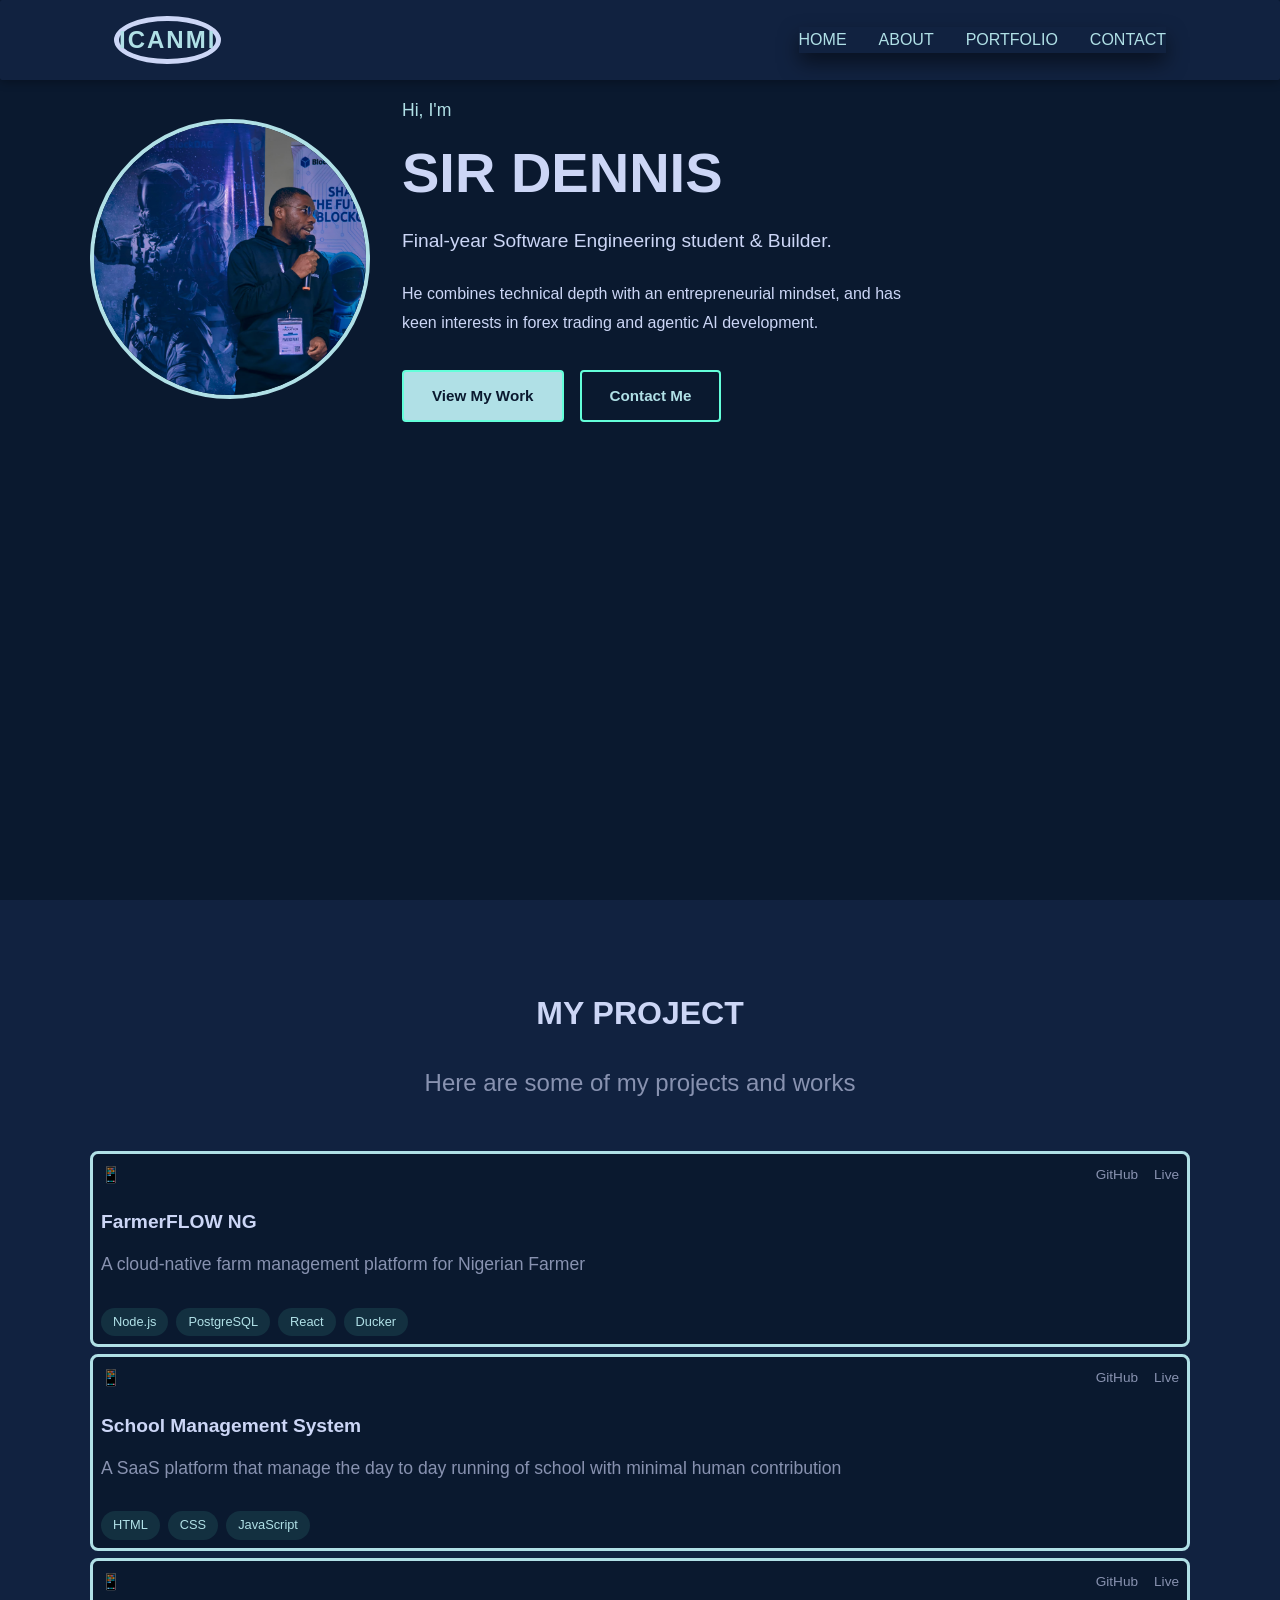
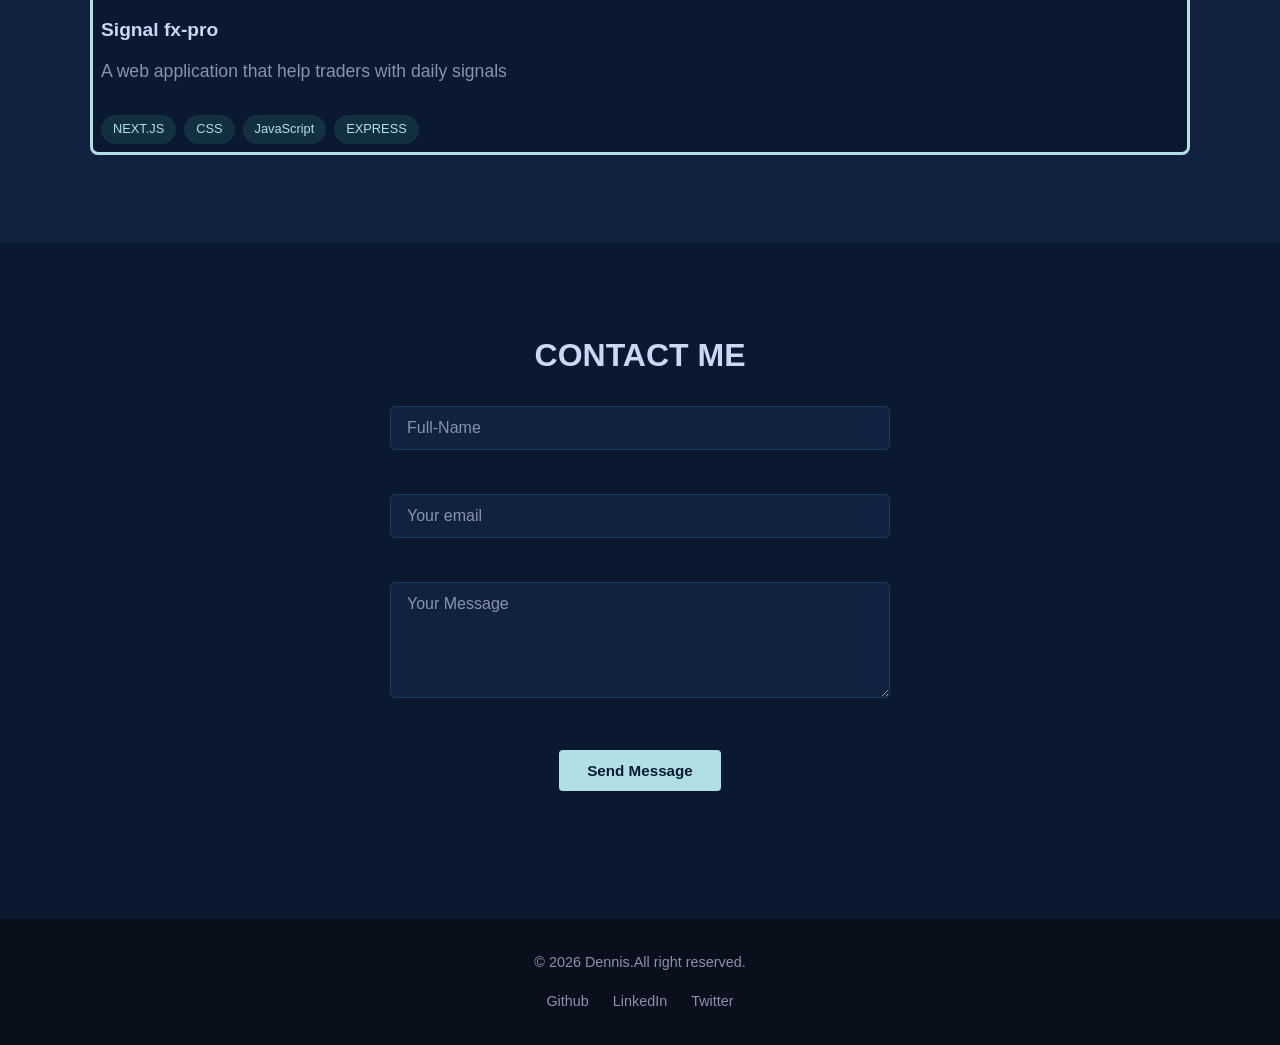
==== index.html @ feaef044 "index modified" ====
<!DOCTYPE html>
<html lang="en">
<head>
    <meta charset="UTF-8">
    <meta name="viewport" content="width=device-width, initial-scale=1.0">
    <title>PORTFOLIO</title>
    <link rel="stylesheet" href="portfolio.css"/>
</head>
<body>
    <header>
        <nav>
            <div class="logo">ICANMI</div>
            <div class="hamburg">
                <span></span>
                <span></span>
                <span></span>
            </div>
                <ul class="nav-link">
                    <li><a href="#about">HOME</a></li>
                    <li><a href="#about">ABOUT</a></li>
                    <li><a href="#portfolio">PORTFOLIO</a></li>
                    <li><a href="#contact">CONTACT</a></li>
                </ul>
        </nav>
    </header>
    <!--About/HERO Section-->
    <section id="about">
        <div class="about-container">
            <div class="about-image">
        <img src="stage.jpg" alt="personal photo"/>
        </div>
        <div class="about-text">
            <p class="greeting">Hi, I'm</p>
        <h1>SIR DENNIS</h1>
        <h2 class="subtitle">Final-year Software Engineering student & Builder.</h2>
         <p class="bio">He combines technical depth with an entrepreneurial mindset, and has keen interests in forex trading and agentic AI development.</p>
        <div class="about-button">
            <a href="#portfolio" class="btn btn-primary">View My Work</a>
            <a href="#contact" class="btn btn-secondary">Contact Me</a>
        </div>
        </div>
    </section>
    <!--Portfolio section-->
    <section id="portfolio">
        <div class="section-container">
            <div class="section-header">
                <h2>MY PROJECT</h2>
                <p>Here are some of my projects and works</p>
            </div>
            <div class="project-grid">
                <article class="project-card">
                    <div class="card-header">
                        <span class="card-icon">📱</span>
                        <div class="card-links">
                             <a href="#" class="card-link">GitHub</a>
                            <a href="#" class="card-link">Live</a>
                        </div>
                        </div>
                    <h3>FarmerFLOW NG</h3>
                    <p>A cloud-native farm management platform for Nigerian Farmer</p>
                    <div class="card-tags">
                        <span class="tag">Node.js</span>
                        <span class="tag">PostgreSQL</span>
                        <span class="tag">React</span>
                        <span class="tag">Ducker</span>
                    </div>
                </article>
               
                <article class="project-card">
                    <div class="card-header">
                        <span class="card-icon">📱</span>
                        <div class="card-links">
                             <a href="#" class="card-link">GitHub</a>
                            <a href="#" class="card-link">Live</a>
                        </div>
                        </div>
                    <h3>School Management System</h3>
                    <p>A SaaS platform that manage the day to day running of school with minimal human contribution</p>
                    <div class="card-tags">
                        <span class="tag">HTML</span>
                        <span class="tag">CSS</span>
                        <span class="tag">JavaScript</span>
                    </div>
                </article>
                <article class="project-card">
                    <div class="card-header">
                        <span class="card-icon">📱</span>
                        <div class="card-links">
                             <a href="https://github.com/Icanmi/OUFXACADEMY" class="card-link">GitHub</a>
                            <a href="#" class="card-link">Live</a>
                        </div>
                        </div>
                    <h3>Signal fx-pro</h3>
                    <p>A web application that help traders with daily signals</p>
                    <div class="card-tags">
                        <span class="tag">NEXT.JS</span>
                        <span class="tag">CSS</span>
                        <span class="tag">JavaScript</span>
                        <span class="tag">EXPRESS</span>
                    </div>
                </article>
                </div>
                </div>
            </section>
    <!--contact section-->
    <section id="contact">
        <div class="section-container">
            <div class="section-header">
                <h2>CONTACT ME</h2>
                <form class="contact-form" action="https://api.web3forms.com/submit" method="post">
                     <input type="hidden" name="access_key" value="3df83bcd-ab4e-4d0a-971e-c219b2978a58">
    <div class="form-group">
        <input name="name" id="name" type="text" placeholder="Full-Name">
        <span class="error-message" id="name-error"></span>
    </div>
    <div class="form-group">
        <input name="email" type="email" id="email" placeholder="Your email">
        <span class="error-message" id="email-error"></span>
    </div>
    <div class="form-group">
        <textarea name="message" id="message" placeholder="Your Message" rows="5"></textarea>
        <span class="error-message" id="message-error"></span>
    </div>
    <button name="submit" id="submit" type="submit" class="btn btn-primary">Send Message</button>
</form>

            </div>
        </div>

    </section>
    <!--footer -->
    <footer>
        <div class="footer-content">
        <p>&copy; 2026 Dennis.All right reserved.</p>
        <div class="footer-socials">
            <a href="https://github.com/Icanmi" target="_blank">Github</a>
             <a href="#" target="_blank">LinkedIn</a>
              <a href="#" target="_blank">Twitter</a>



        </div>
        </div>
    </footer>
    <!--JavaScript file link-->
    <script src="portfolio.js"></script>
    
</body>
</html>
---- portfolio.css ----
/* ===Reset & Base styles=====*/
*{
    margin: 0;
    padding: 0;
    box-sizing: border-box;

}
html{
    scroll-behavior: smooth;
}
/*========Design Tokens====*/
:root{
    --color-bg: #0a192f;
    --color-text: #ccd6f6;
    --color-muted: #8892b0;
    --color-accent: powderblue;
}

body{
    font-family: 'Segoe UI', 'Segoe UI', Tahoma, Geneva, Verdana, sans-serif;
    font-size: 16px;
    color: #333333;
    line-height: 1.6;
    background-color: #ffffff;
}
/*========header====*/
header{
    position: fixed;
    top: 0;
    left: 0;
    width: 100%;
    background-color: #112240;
    z-index: 1000;
    box-shadow: 0 2px 10px rgb(0,0,0,0.3);
    border-radius: 2px;
}
/*=====LOGO=======*/
.logo{
    font-size: 1.5rem;
    font-weight: 700;
    color: var(--color-accent);
    letter-spacing : 2px;
    cursor: pointer;
    border: 5px solid var(--color-text);
    border-radius: 50%;
}
.logo:hover{
    color: white;
}
.hamburg{
    display: flex;
    flex-direction: column;
    gap: 5px;
    cursor: pointer;
    z-index: 1001;
    padding:4px
}
.hamburg span{
    display: block;
    width: 25px;
    height: 3px;
    background-color: var(--color-accent);
    border-radius: 3px;
    transition: all 0.3s ease;
}
/* ========Hamburger animation*/
.hamburg.open span:nth-child(1){
    transform: translateY(8px) rotate(45deg);
}
.hamburg.open span:nth-child(2){
    opacity: 0;
}
.hamburg.open span:nth-child(3){
    transform: translateY(-8px) rotate(-45deg);
};
nav{
    display: flex;
    justify-content: space-between;
    align-items: center;
    padding: 1rem 1.5rem;
    max-width: 1100px;
    margin: 0 auto;
    position: relative;
}
/*=====nav-link===*/
.nav-link{
    display: none;
    flex-direction: column;
    position: absolute;
    width: 100%;
    top: 100%;
    left: 100;
    background-color: var(--color-bg);
    padding: 1rem 0;
    list-style: none;
    box-shadow: 0 10px 20px rgb(0,0,0,0.5);
}
.nav-link.active{
    display: flex;
}
.nav-link li{
    text-align:center;
    padding: 0.75rem 0;
}
.nav-link li a{
    color: var(--color-accent);
    font-size: 1rem;
    transition: color 0.7s ease;
}
.nav-link li a:hover{
    color: var(--color-muted);
}
/* =======hamburger====*/

/*===Desktop nav- screen===*/
@media(min-width:768px){
    .hamburg{
        display: none;
    }
    .nav-link{
        display: flex;
        flex-direction: row;
        position: static;
        width: auto;
        background: none;
        padding: 0;
        gap:2rem;
    }
    .nav-link li{
        padding:0;
    }
}
/*=====nav is the parent container==*/
nav{
    display: flex;
    justify-content: space-between;
    align-items: center;
    padding: 1rem 1.5rem;
    max-width: 1100px;
    margin: 0 auto;
}
/*=========About section======*/
#about{
    padding-top: 6rem;
    padding-bottom: 4rem;
    padding-left: 1.5rem;
    padding-right: 1.5rem;
    background-color: #0a192f;
    min-height: 100vh;

}
/* container - stack vertically on mobile */
.about-container{
    display: flex;
    flex-direction: column;
    align-items: center;
    gap: 2rem;
    max-width: 1100px;
    margin: 0 auto;
}
/*======Profile photo======*/
.about-image{
    width: 200px;
    height: 200px;
    border-radius: 50%;
    overflow: hidden;
    border: 4px solid powderblue;
    flex-shrink: 0;
}
.about-image img{
    width: 100%;
    height: 100%;
    object-fit: cover;
}
.about-text{
    text-align: center;
}
.greeting{
    color: powderblue;
    font-size: 1.1rem;
    margin-bottom: 0.25rem;
}
.about-text h1{
    font-size: 2.5rem;
    color: #ccd6f6;
    margin-bottom: 0.5rem;
}
.subtitle{
    color: var(--color-text);
    font-size: 1.2rem;
    font-weight: 400;
    margin-bottom: 1.5rem;
}
.bio{
    color: var(--color-text);
    font-size: 1rem;
    line-height: 1.8;
    max-width: 500px;
    margin: 0 auto 2rem auto;
}
.about-button{
    display: flex;
    gap: 1rem;
    justify-content: center;
    flex-wrap: wrap;
}
.btn{
    padding: 0.75rem 1.75rem;
    border-radius: 4px;
    font-size: 0.95rem;
    font-weight: 600;
    cursor: pointer;
    transition: all 0.3s ease;
    display: inline-block;
}
.btn-primary{
    background-color: powderblue;
    color: #0a192f;
    border: 2px solid #64ffda;
}
.btn-primary:hover{
    background-color:transparent;
    color: #64ffda;

}
.btn-secondary{
    background-color: transparent;
    color: powderblue;
    border: 2px solid #64ffda;
}
.btn-secondary:hover{
    background-color: powderblue;
    color: #0a192f;
}
/*======Desktop about====*/
@media(min-width:768px){
    .about-container{
        flex-direction: row;
        align-items: center;
        text-align: left;
    }
    .about-text{
        text-align: left;
    }
    .about-text h1{
        font-size: 3.5rem;
    }
    .bio{
        margin: 0 0 2rem 0;
    }
    .about-button{
        justify-content: flex-start;
    }
    .about-image{
        width: 280px;
        height: 280px;
    }
}
/*======Topography ======*/
h1{
    font-size: 2.5rem;
    font-weight: 700;
    color: #0a192f;
}
h2{
    font-size: 2rem;
    font-weight: 600;
    color: whitesmoke;
}
p{
    font-size: 1rem;
    color: whitesmoke;
    margin-bottom: 1rem;
}
a{
    text-decoration: none;
    color: #64ffda;
}
/*======sections===*/
section{
    padding: 4rem 1.5rem;
}
/*=====Reusable section  container====*/
.section-container{
    max-width: 1100px;
    margin: 0 auto;
}
/*======Reusable section header====*/
.section-header{
    text-align: center;
    margin-bottom: 3rem;
}
.section-header h2{
    font-size: 2rem;
    color: var(--color-text);
    margin-top: 0.5rem;
    margin-bottom: 25PX;
}
.section-header p{
    color: var(--color-muted);
    font-size: 1.5rem;
}
/*=========portfolio section=====*/
#portfolio{
    background-color: #112240;
    padding: 5rem 1.5rem;
}
/*=========Grid=======*/
.portfolio-grid{
    display: grid;
    grid-template-columns: repeat(auto-fit, minmax(280px,1fr));
    gap: 1.5rem;
}
/*=========Project card=======*/
.project-card{
    background-color: var(--color-bg);
    border-radius: 8px;
    padding: 0.5rem;
    border: 3px solid var(--color-accent);
    transition: transform 0.3s ease, box-shadow 0.3s ease;
    display: flex;
    flex-direction: column;
    gap: 0.75rem;
    margin-bottom: 7px;
}
.project-card:hover{
    transform: translateY(-6px);
    box-shadow: 0 10px 30px rgb(0,0,0,0.3);
}
/*=======card header=======*/
.card-header{
    display: flex;
    justify-content: space-between;
    align-items: center;
    margin-bottom: 0.5rem;
}
.card-icon{
    font-family: 2rem;
}
.card-links{
    display: flex;
    gap: 1rem;
}
.card-link{
    color: var(--color-muted);
    font-size: 0.85rem;
    transition: color 0.3s ease;
}
.card-link:hover{
    color: var(--color-accent);
}
/*=======card content=====*/
.project-card h3{
    color: var(--color-text);
    font-size: 1.2rem;
}
.project-card p{
    color: var(--color-muted);
    font-size: 1.1rem;
    line-height: 1.7;
    flex-grow: 1;
}
/*=======Tech tag=======*/
.card-tags{
    display: flex;
    flex-wrap: wrap;
    gap:0.5rem;
    margin-top: auto;
}
.tag{
    background-color: rgb(100, 255,218, 0.1);
    color: var(--color-accent);
    padding: 0.25rem 0.75rem;
    border-radius: 20px;
    font-size: 0.8rem;
    font-weight: 500;
}
/*======contact form=======*/
#contact{
    background-color: var(--color-bg);
    padding: 5rem 1.5rem;
}
/*=======Form======*/
.contact-form{
    max-width:500px;
    margin: 0 auto;
    display: flex;
    flex-direction: column;
    gap:1.25rem;
}
.form-group{
    display: flex;
    flex-direction: column;
    gap:0.5rem;
}
.form-group input,
.form-group textarea{
    background-color: #112240;
    border: 1px solid #1e3a5f;
    border-radius: 6px;
    padding: 0.75rem 1rem;
    color: var(--color-text);
    font-size: 1rem;
    font-family: inherit;
    resize: vertical;
    transition: border-color 0.3s ease;
}
.form-group input:focus,
.form-group textarea:focus{
    outline: none;
    border-color: var(--color-accent);
}
.form-group input::placeholder,
.form-group textarea::placeholder{
    color: var(--color-muted)
}
.contact-form .btn{
    align-self: center;
    border: none;
    margin-top: 0.5rem;
}
.error-message{
    color: #ff6b6b;
    font-size: 0.85rem;
    min-height: 1rem;
}
/*=====footer=====*/
footer{
    background-color:  #0a0f1c;
    text-align: center;
    padding: 2rem;
} 
.footer-content{
    max-width: 1100px;
    margin: 0 auto;
    display: flex;
    flex-direction: column;
    align-items: center;
    gap: 1rem;
}
.footer-content p{
    color: var(--color-muted);
    font-size: 0.9rem;
    margin: 0;
}
.footer-socials{
    display: flex;
    gap: 1.5rem;
}
.footer-socials a{
    color: var(--color-muted);
    font-size: 0.9rem;
    transition: color 0.3s ease;
}
.footer-socials a:hover{
    color: var(--color-accent);
}
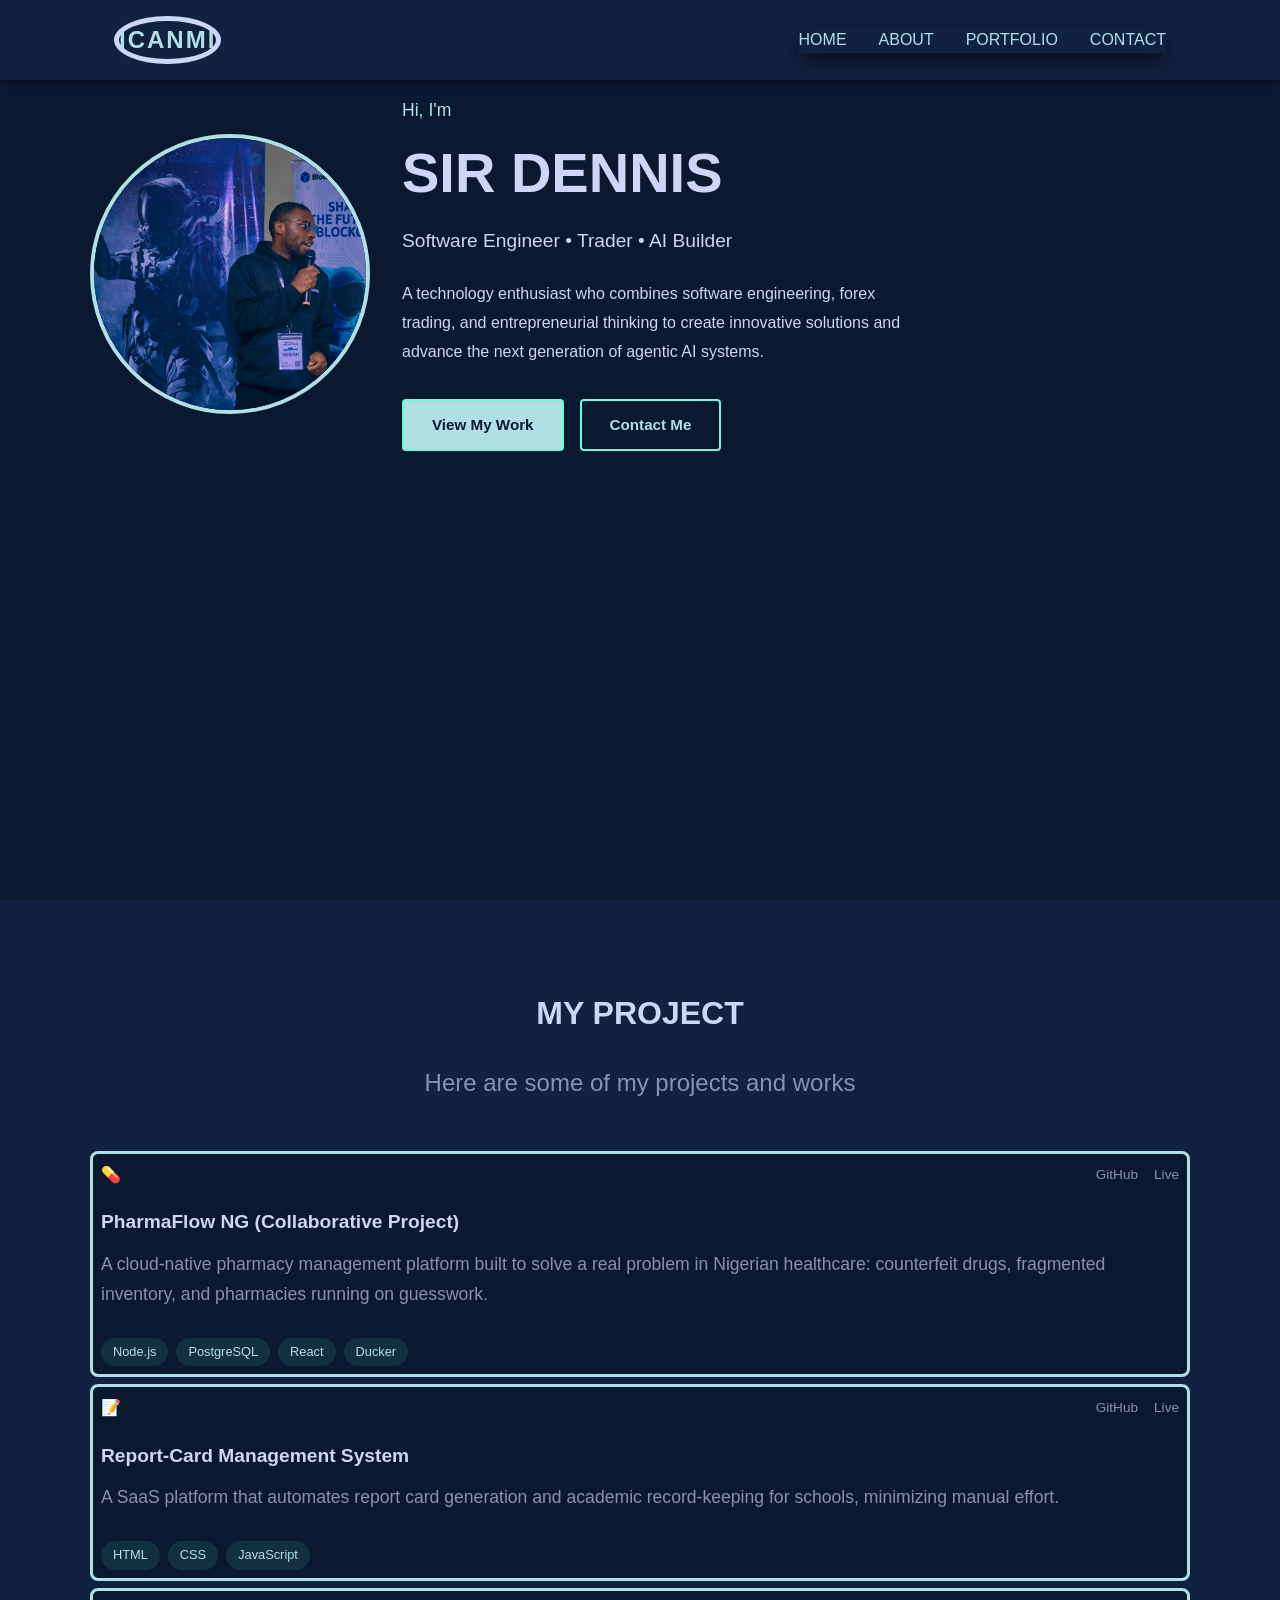
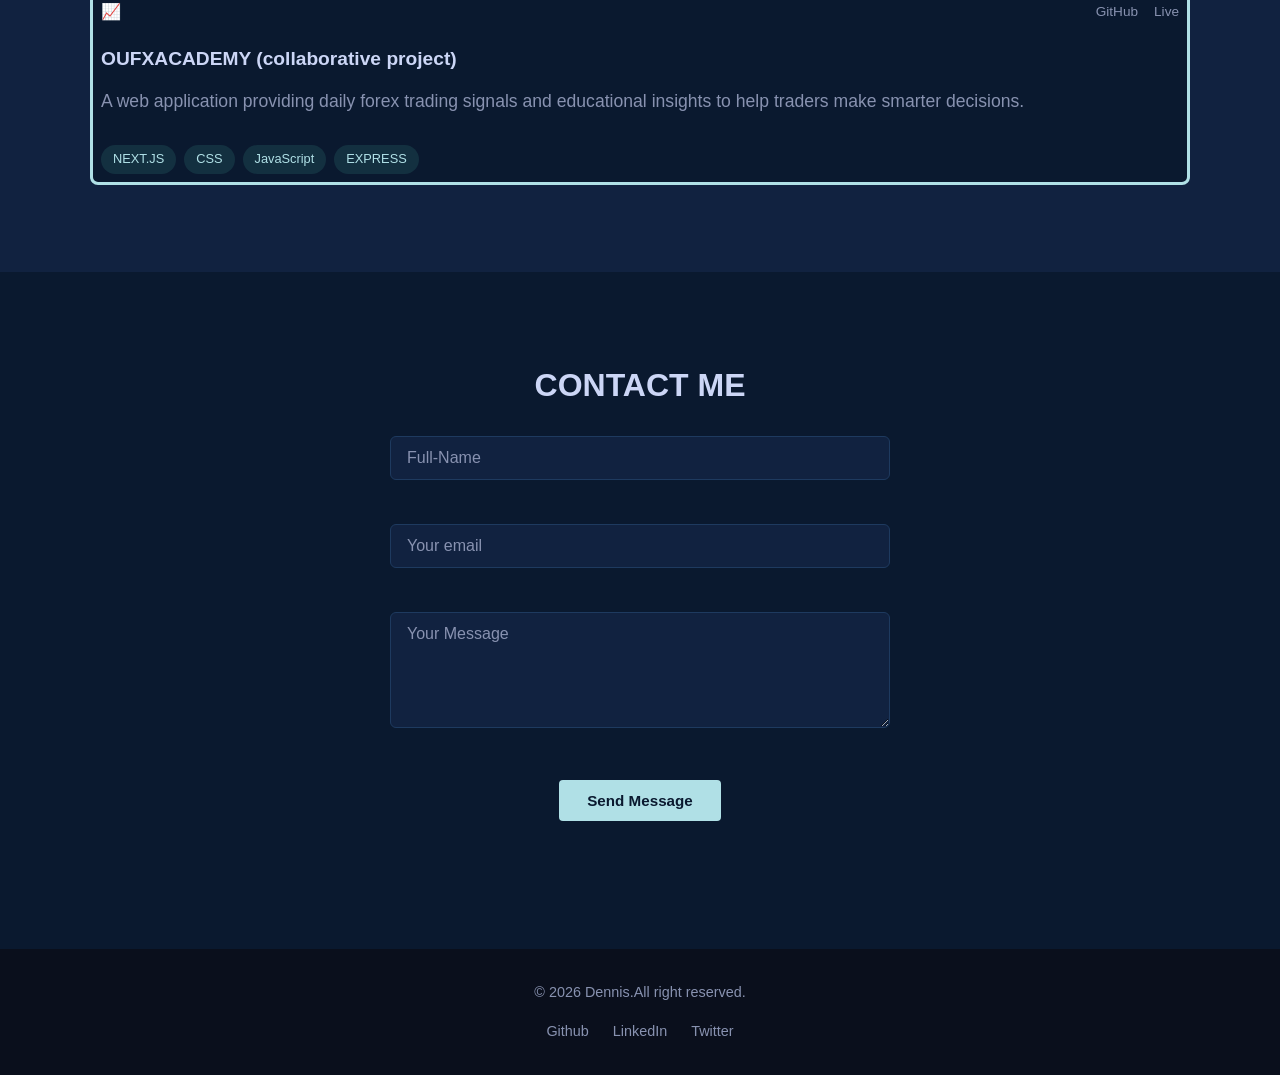
==== commit 92a6c5c5: "v1.1" ====
--- a/index.html
+++ b/index.html
@@ -5,6 +5,7 @@
     <meta name="viewport" content="width=device-width, initial-scale=1.0">
     <title>PORTFOLIO</title>
     <link rel="stylesheet" href="portfolio.css"/>
+    <link rel="shortcut icon" type="image/x-icon" href="stage.jpg">
 </head>
 <body>
     <header>
@@ -16,7 +17,7 @@
                 <span></span>
             </div>
                 <ul class="nav-link">
-                    <li><a href="#about">HOME</a></li>
+                    <li><a href="/portfolio.html">HOME</a></li>
                     <li><a href="#about">ABOUT</a></li>
                     <li><a href="#portfolio">PORTFOLIO</a></li>
                     <li><a href="#contact">CONTACT</a></li>
@@ -32,8 +33,8 @@
         <div class="about-text">
             <p class="greeting">Hi, I'm</p>
         <h1>SIR DENNIS</h1>
-        <h2 class="subtitle">Final-year Software Engineering student & Builder.</h2>
-         <p class="bio">He combines technical depth with an entrepreneurial mindset, and has keen interests in forex trading and agentic AI development.</p>
+        <h2 class="subtitle">Software Engineer • Trader • AI Builder</h2>
+         <p class="bio">A technology enthusiast who combines software engineering, forex trading, and entrepreneurial thinking to create innovative solutions and advance the next generation of agentic AI systems.</p>
         <div class="about-button">
             <a href="#portfolio" class="btn btn-primary">View My Work</a>
             <a href="#contact" class="btn btn-secondary">Contact Me</a>
@@ -50,14 +51,14 @@
             <div class="project-grid">
                 <article class="project-card">
                     <div class="card-header">
-                        <span class="card-icon">📱</span>
+                        <span class="card-icon">💊</span>
                         <div class="card-links">
-                             <a href="#" class="card-link">GitHub</a>
-                            <a href="#" class="card-link">Live</a>
+                             <a href="https://github.com/Icanmi/pharmaFlow.git" class="card-link">GitHub</a>
+                            <a href="https://github.com/Icanmi/pharmaFlow.git" class="card-link">Live</a>
                         </div>
                         </div>
-                    <h3>FarmerFLOW NG</h3>
-                    <p>A cloud-native farm management platform for Nigerian Farmer</p>
+                    <h3>PharmaFlow NG (Collaborative Project)</h3>
+                    <p>A cloud-native pharmacy management platform built to solve a real problem in Nigerian healthcare: counterfeit drugs, fragmented inventory, and pharmacies running on guesswork.</p>
                     <div class="card-tags">
                         <span class="tag">Node.js</span>
                         <span class="tag">PostgreSQL</span>
@@ -68,14 +69,14 @@
                
                 <article class="project-card">
                     <div class="card-header">
-                        <span class="card-icon">📱</span>
+                       <span class="card-icon">📝</span> 
                         <div class="card-links">
-                             <a href="#" class="card-link">GitHub</a>
-                            <a href="#" class="card-link">Live</a>
+                             <a href="https://github.com/Icanmi/ReportCard" class="card-link">GitHub</a>
+                            <a href="https://github.com/Icanmi/ReportCard.git" class="card-link">Live</a>
                         </div>
                         </div>
-                    <h3>School Management System</h3>
-                    <p>A SaaS platform that manage the day to day running of school with minimal human contribution</p>
+                    <h3>Report-Card Management System</h3>
+                    <p>A SaaS platform that automates report card generation and academic record-keeping for schools, minimizing manual effort.</p>
                     <div class="card-tags">
                         <span class="tag">HTML</span>
                         <span class="tag">CSS</span>
@@ -84,14 +85,14 @@
                 </article>
                 <article class="project-card">
                     <div class="card-header">
-                        <span class="card-icon">📱</span>
+                        <span class="card-icon">📈</span>
                         <div class="card-links">
                              <a href="https://github.com/Icanmi/OUFXACADEMY" class="card-link">GitHub</a>
-                            <a href="#" class="card-link">Live</a>
+                            <a href="https://github.com/Icanmi/OUFXACADEMY.git" class="card-link">Live</a>
                         </div>
                         </div>
-                    <h3>Signal fx-pro</h3>
-                    <p>A web application that help traders with daily signals</p>
+                    <h3>OUFXACADEMY (collaborative project)</h3>
+                    <p>A web application providing daily forex trading signals and educational insights to help traders make smarter decisions.</p>
                     <div class="card-tags">
                         <span class="tag">NEXT.JS</span>
                         <span class="tag">CSS</span>
@@ -134,7 +135,7 @@
         <p>&copy; 2026 Dennis.All right reserved.</p>
         <div class="footer-socials">
             <a href="https://github.com/Icanmi" target="_blank">Github</a>
-             <a href="#" target="_blank">LinkedIn</a>
+             <a href="https://linkedin.com/in/dennisicanmi" target="_blank">LinkedIn</a>
               <a href="#" target="_blank">Twitter</a>
 
 
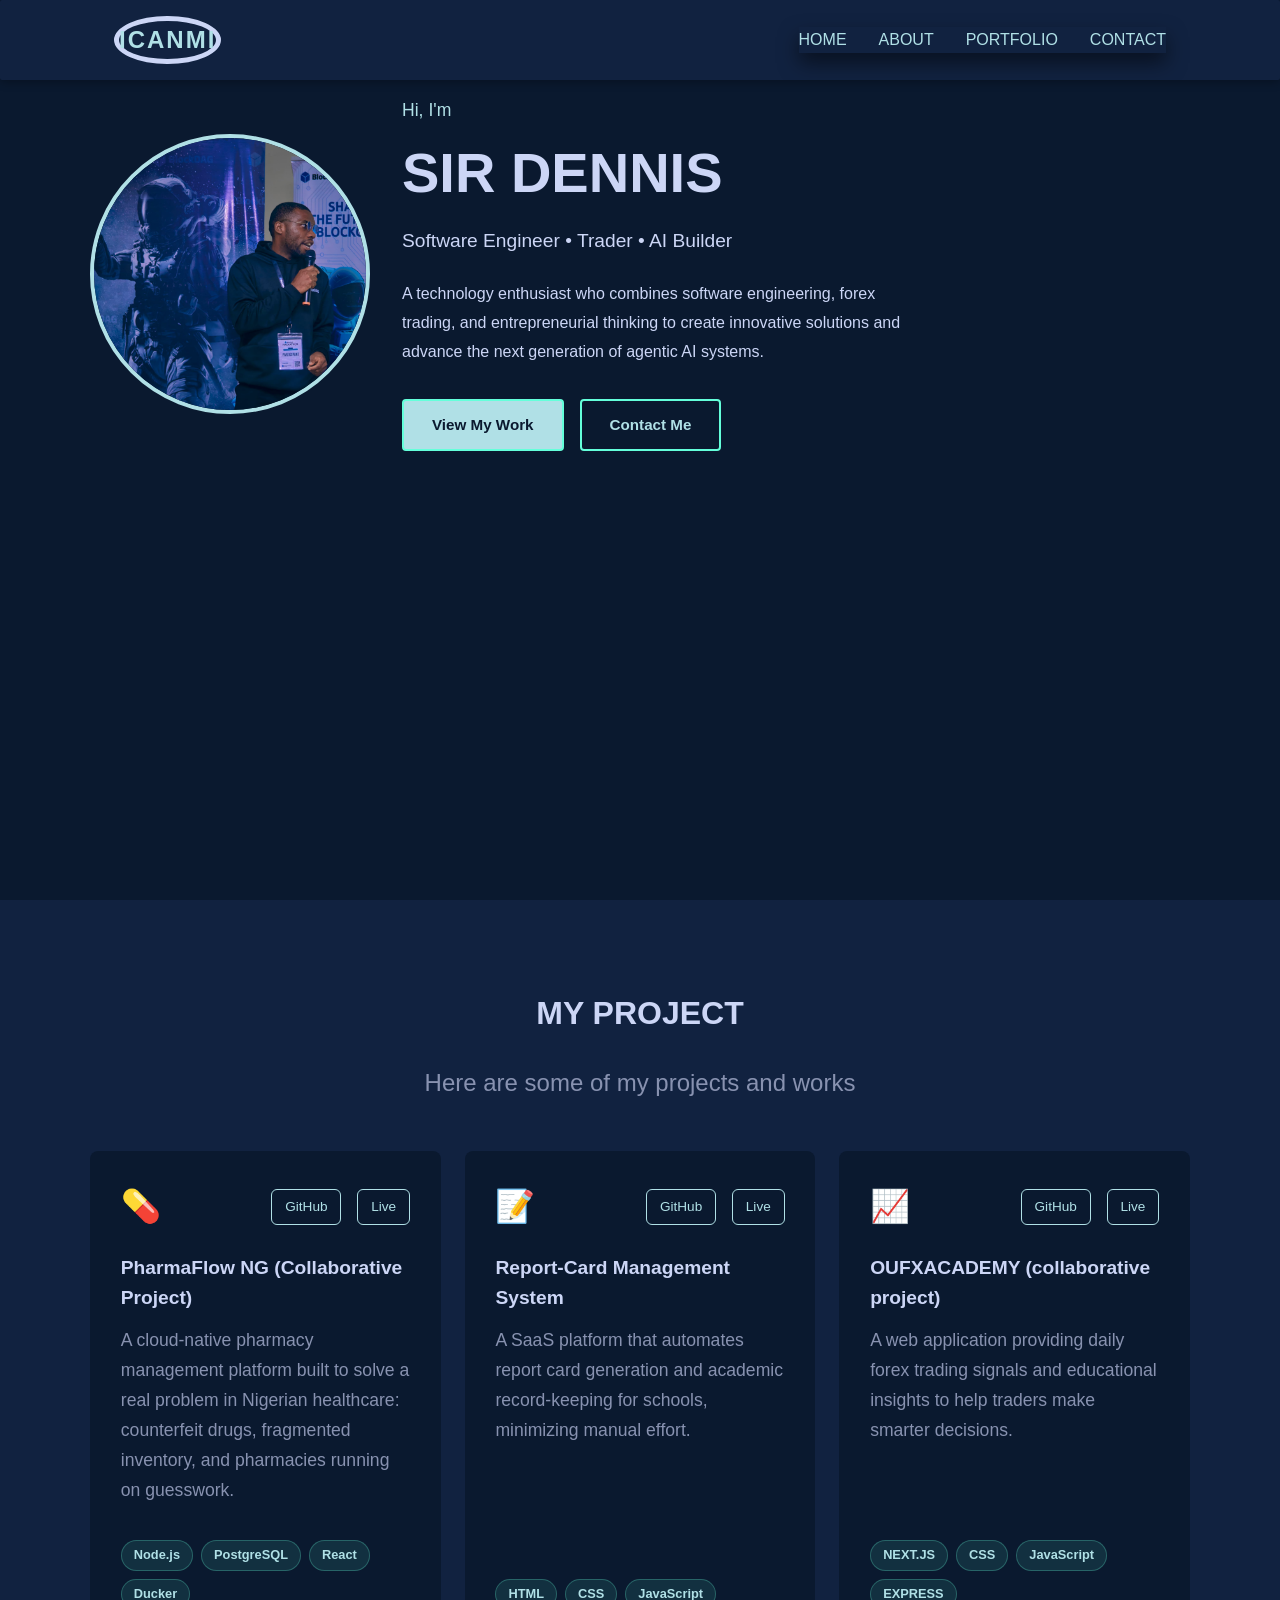
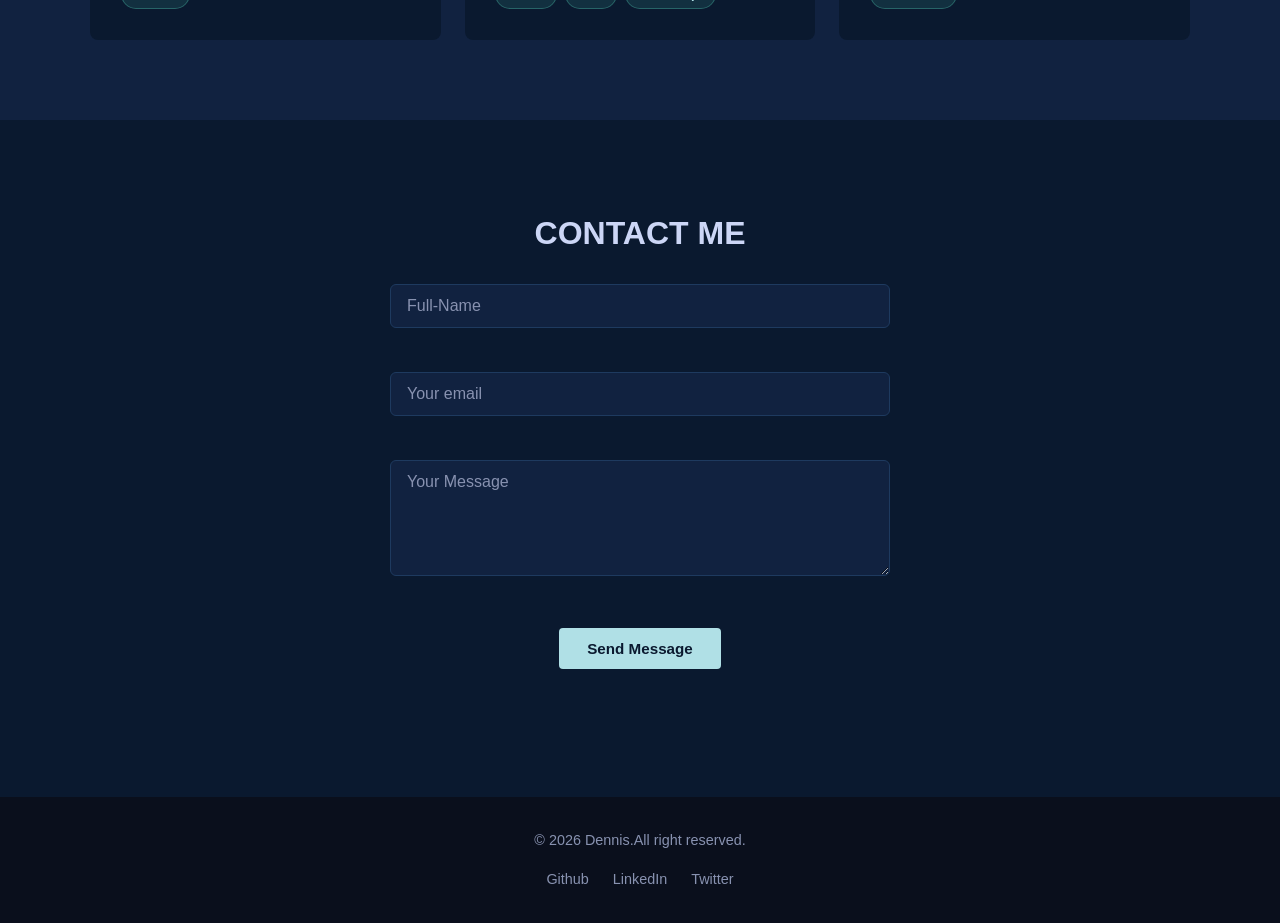
==== commit d5091c30: "change project-card to 3-column grid" ====
--- a/index.html
+++ b/index.html
@@ -49,7 +49,7 @@
                 <p>Here are some of my projects and works</p>
             </div>
             <div class="project-grid">
-                <article class="project-card">
+                <article  class="project-card">
                     <div class="card-header">
                         <span class="card-icon">💊</span>
                         <div class="card-links">
--- a/portfolio.css
+++ b/portfolio.css
@@ -306,27 +306,37 @@
     padding: 5rem 1.5rem;
 }
 /*=========Grid=======*/
-.portfolio-grid{
+.project-grid{
+     align-items: stretch;
     display: grid;
     grid-template-columns: repeat(auto-fit, minmax(280px,1fr));
     gap: 1.5rem;
 }
 /*=========Project card=======*/
+/* Caps the grid at exactly 3 columns on large screens (1200px+) */
+@media (min-width: 1200px) {
+    .project-grid {
+        grid-template-columns: repeat(3, 1fr);
+    }
+}
 .project-card{
     background-color: var(--color-bg);
     border-radius: 8px;
-    padding: 0.5rem;
-    border: 3px solid var(--color-accent);
+    padding: 1.8rem;
+    border: 2px solid transparent;
     transition: transform 0.3s ease, box-shadow 0.3s ease;
     display: flex;
     flex-direction: column;
     gap: 0.75rem;
     margin-bottom: 7px;
+    height: 100%;
 }
 .project-card:hover{
-    transform: translateY(-6px);
-    box-shadow: 0 10px 30px rgb(0,0,0,0.3);
-}
+      border-color: var(--color-accent);
+    transform: translateY(-10px);
+    box-shadow: 0 10px 30px rgb(0,0,0,0.4);
+}
+
 /*=======card header=======*/
 .card-header{
     display: flex;
@@ -335,20 +345,27 @@
     margin-bottom: 0.5rem;
 }
 .card-icon{
-    font-family: 2rem;
+    font-size: 2rem;
 }
 .card-links{
     display: flex;
     gap: 1rem;
 }
 .card-link{
-    color: var(--color-muted);
+    padding: 0.4rem 0.8rem;
+    border: 1px solid var(--color-accent);
+    border-radius: 6px;
+    color: var(--color-accent);
+    text-decoration: none;
     font-size: 0.85rem;
-    transition: color 0.3s ease;
-}
+    transition: all 0.3s ease;
+}
+
 .card-link:hover{
-    color: var(--color-accent);
-}
+    background: var(--color-accent);
+    color: #112240;
+}
+
 /*=======card content=====*/
 .project-card h3{
     color: var(--color-text);
@@ -370,11 +387,18 @@
 .tag{
     background-color: rgb(100, 255,218, 0.1);
     color: var(--color-accent);
+    border: 1px solid rgba(100,255,218,0.25);
     padding: 0.25rem 0.75rem;
     border-radius: 20px;
     font-size: 0.8rem;
-    font-weight: 500;
-}
+    font-weight: 600;
+}
+/*.tag{
+    background: rgba(100,255,218,0.12);
+    border: 1px solid rgba(100,255,218,0.25);
+    color: var(--color-accent);
+    font-weight: 600;
+}*/
 /*======contact form=======*/
 #contact{
     background-color: var(--color-bg);
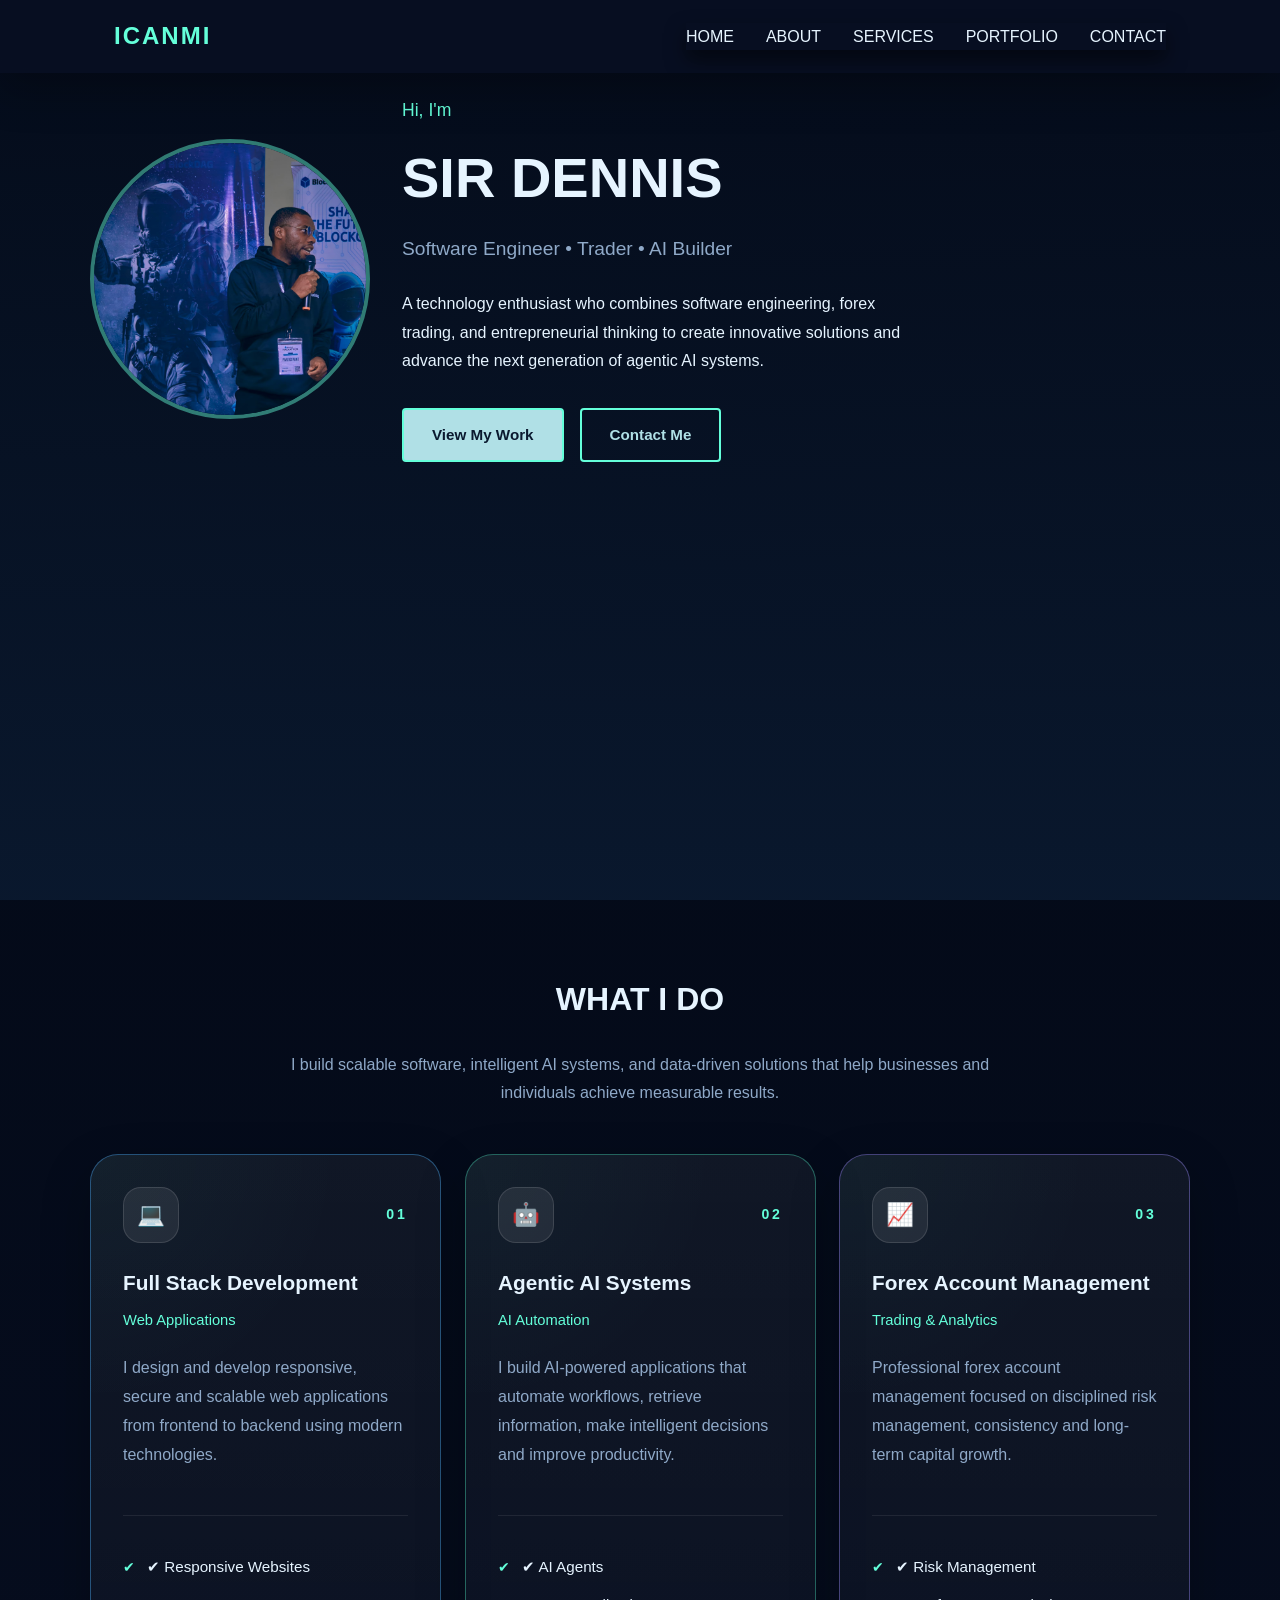
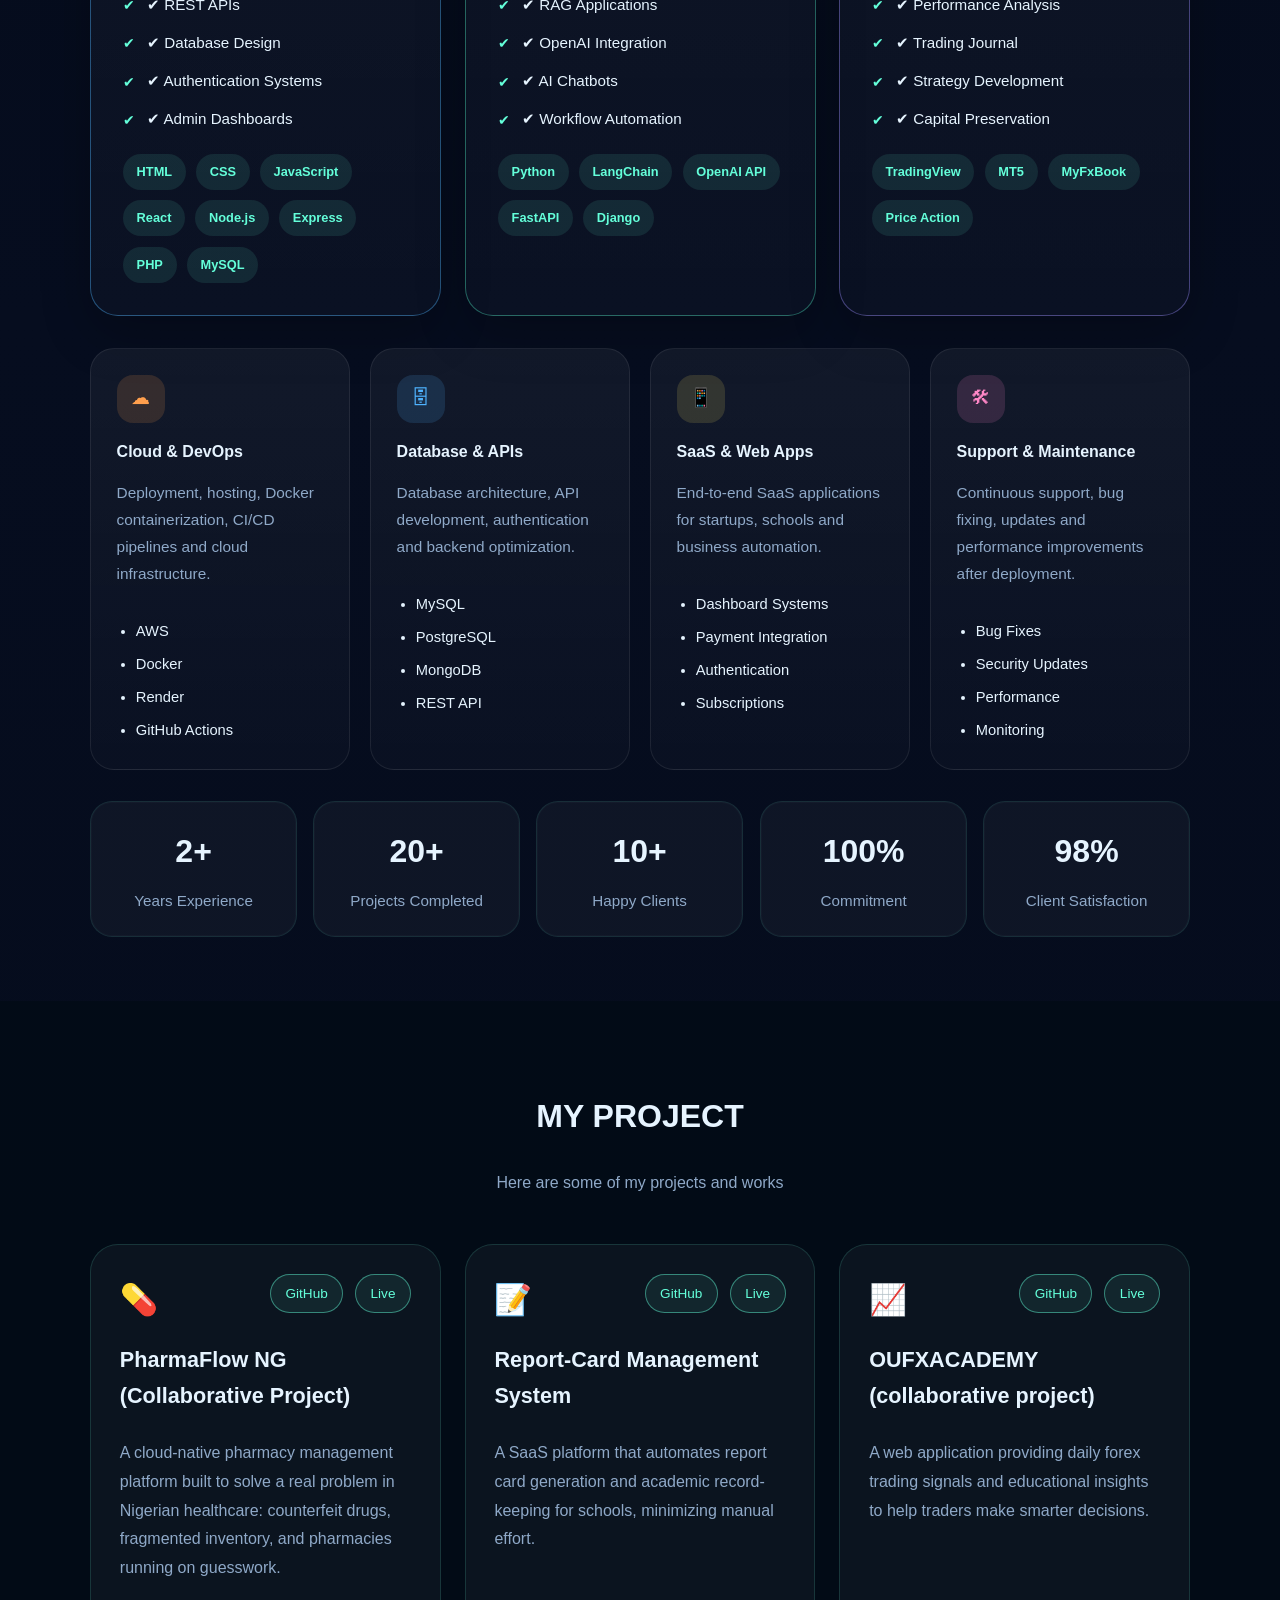
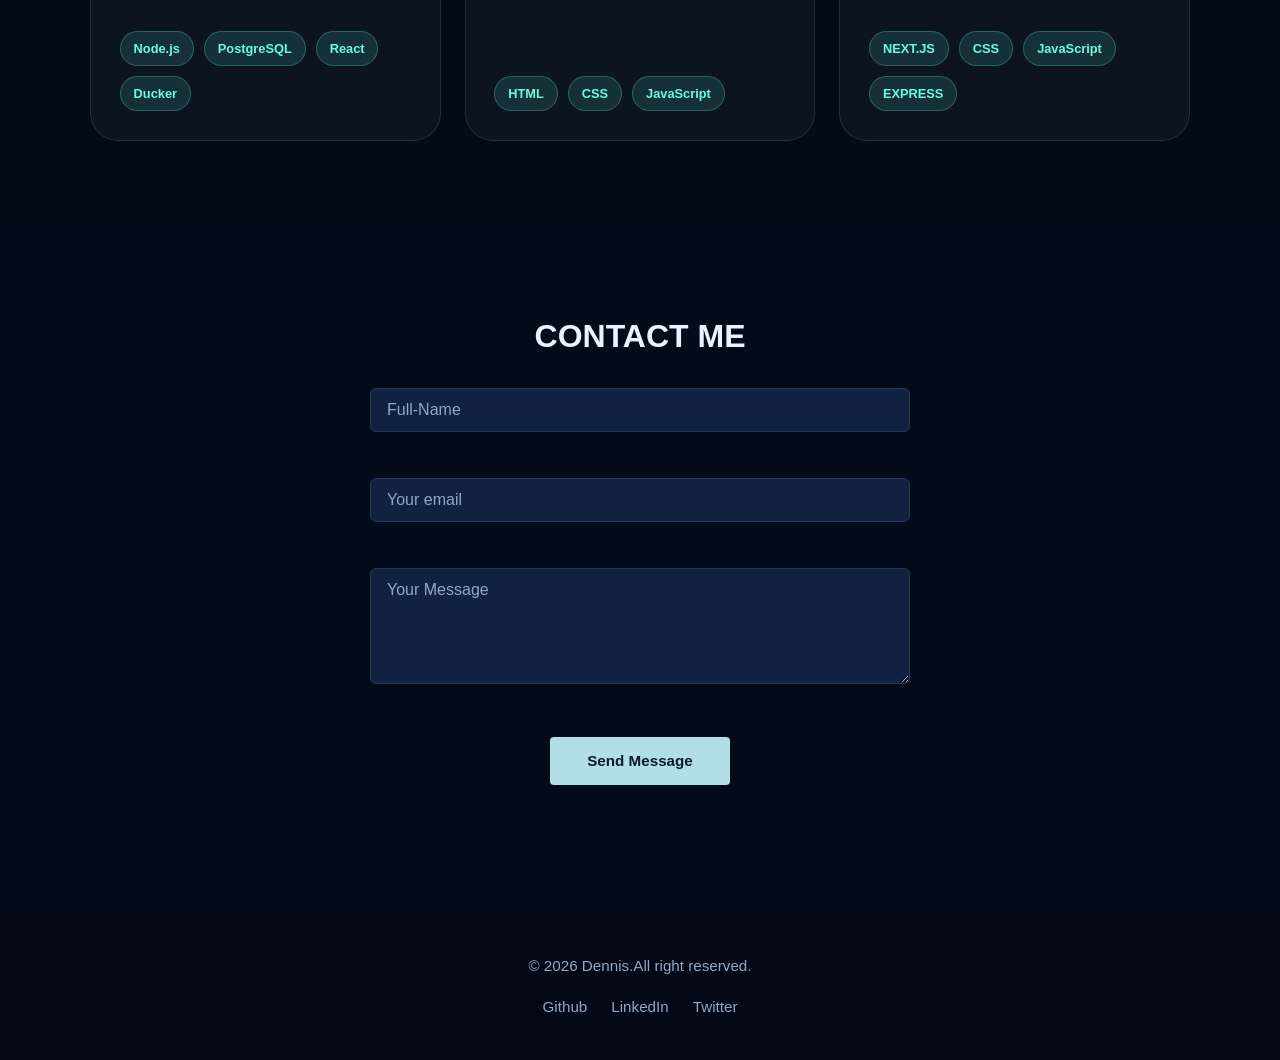
==== commit 0a1d7928: "added service" ====
--- a/index.html
+++ b/index.html
@@ -17,8 +17,9 @@
                 <span></span>
             </div>
                 <ul class="nav-link">
-                    <li><a href="/portfolio.html">HOME</a></li>
+                    <li><a href="#home">HOME</a></li>
                     <li><a href="#about">ABOUT</a></li>
+                    <li><a href="#services">SERVICES</a></li>
                     <li><a href="#portfolio">PORTFOLIO</a></li>
                     <li><a href="#contact">CONTACT</a></li>
                 </ul>
@@ -41,6 +42,286 @@
         </div>
         </div>
     </section>
+    <!-- =======================
+        SERVICES SECTION
+======================== -->
+<section id="services">
+    <div class="section-container">
+
+        <!-- Section Header -->
+        <div class="section-header">
+            <span class="section-badge"></span>
+            <h2>WHAT <span>I DO</span></h2>
+            <p>
+                I build scalable software, intelligent AI systems, and data-driven
+                solutions that help businesses and individuals achieve measurable
+                results.
+            </p>
+        </div>
+
+        <!-- =======================
+            FEATURED SERVICES
+        ======================== -->
+        <div class="featured-services">
+
+            <!-- Full Stack -->
+            <article class="service-card featured blue">
+
+                <div class="service-top">
+                    <div class="service-icon">
+                        💻
+                    </div>
+
+                    <div class="service-number">
+                        01
+                    </div>
+                </div>
+
+                <div class="service-title">
+                    <h3>Full Stack Development</h3>
+                    <span>Web Applications</span>
+                </div>
+
+                <p class="service-description">
+                    I design and develop responsive, secure and scalable web
+                    applications from frontend to backend using modern
+                    technologies.
+                </p>
+
+                <hr>
+
+                <ul class="service-list">
+                    <li>✔ Responsive Websites</li>
+                    <li>✔ REST APIs</li>
+                    <li>✔ Database Design</li>
+                    <li>✔ Authentication Systems</li>
+                    <li>✔ Admin Dashboards</li>
+                </ul>
+
+                <div class="tech-stack">
+                    <span>HTML</span>
+                    <span>CSS</span>
+                    <span>JavaScript</span>
+                    <span>React</span>
+                    <span>Node.js</span>
+                    <span>Express</span>
+                    <span>PHP</span>
+                    <span>MySQL</span>
+                </div>
+
+            </article>
+
+            <!-- Agentic AI -->
+            <article class="service-card featured green">
+
+                <div class="service-top">
+                    <div class="service-icon">
+                        🤖
+                    </div>
+
+                    <div class="service-number">
+                        02
+                    </div>
+                </div>
+
+                <div class="service-title">
+                    <h3>Agentic AI Systems</h3>
+                    <span>AI Automation</span>
+                </div>
+
+                <p class="service-description">
+                    I build AI-powered applications that automate workflows,
+                    retrieve information, make intelligent decisions and improve
+                    productivity.
+                </p>
+
+                <hr>
+
+                <ul class="service-list">
+                    <li>✔ AI Agents</li>
+                    <li>✔ RAG Applications</li>
+                    <li>✔ OpenAI Integration</li>
+                    <li>✔ AI Chatbots</li>
+                    <li>✔ Workflow Automation</li>
+                </ul>
+
+                <div class="tech-stack">
+                    <span>Python</span>
+                    <span>LangChain</span>
+                    <span>OpenAI API</span>
+                    <span>FastAPI</span>
+                    <span>Django</span>
+                </div>
+
+            </article>
+
+            <!-- Forex -->
+            <article class="service-card featured purple">
+
+                <div class="service-top">
+                    <div class="service-icon">
+                        📈
+                    </div>
+
+                    <div class="service-number">
+                        03
+                    </div>
+                </div>
+
+                <div class="service-title">
+                    <h3>Forex Account Management</h3>
+                    <span>Trading & Analytics</span>
+                </div>
+
+                <p class="service-description">
+                    Professional forex account management focused on disciplined
+                    risk management, consistency and long-term capital growth.
+                </p>
+
+                <hr>
+
+                <ul class="service-list">
+                    <li>✔ Risk Management</li>
+                    <li>✔ Performance Analysis</li>
+                    <li>✔ Trading Journal</li>
+                    <li>✔ Strategy Development</li>
+                    <li>✔ Capital Preservation</li>
+                </ul>
+
+                <div class="tech-stack">
+                    <span>TradingView</span>
+                    <span>MT5</span>
+                    <span>MyFxBook</span>
+                    <span>Price Action</span>
+                </div>
+
+            </article>
+
+        </div>
+
+        <!-- =======================
+            OTHER SERVICES
+        ======================== -->
+
+        <div class="other-services">
+
+            <article class="mini-card orange">
+
+                <div class="mini-icon">☁</div>
+
+                <h3>Cloud & DevOps</h3>
+
+                <p>
+                    Deployment, hosting, Docker containerization,
+                    CI/CD pipelines and cloud infrastructure.
+                </p>
+
+                <ul>
+                    <li>AWS</li>
+                    <li>Docker</li>
+                    <li>Render</li>
+                    <li>GitHub Actions</li>
+                </ul>
+
+            </article>
+
+            <article class="mini-card blue">
+
+                <div class="mini-icon">🗄</div>
+
+                <h3>Database & APIs</h3>
+
+                <p>
+                    Database architecture, API development,
+                    authentication and backend optimization.
+                </p>
+
+                <ul>
+                    <li>MySQL</li>
+                    <li>PostgreSQL</li>
+                    <li>MongoDB</li>
+                    <li>REST API</li>
+                </ul>
+
+            </article>
+
+            <article class="mini-card yellow">
+
+                <div class="mini-icon">📱</div>
+
+                <h3>SaaS & Web Apps</h3>
+
+                <p>
+                    End-to-end SaaS applications for startups,
+                    schools and business automation.
+                </p>
+
+                <ul>
+                    <li>Dashboard Systems</li>
+                    <li>Payment Integration</li>
+                    <li>Authentication</li>
+                    <li>Subscriptions</li>
+                </ul>
+
+            </article>
+
+            <article class="mini-card pink">
+
+                <div class="mini-icon">🛠</div>
+
+                <h3>Support & Maintenance</h3>
+
+                <p>
+                    Continuous support, bug fixing, updates and
+                    performance improvements after deployment.
+                </p>
+
+                <ul>
+                    <li>Bug Fixes</li>
+                    <li>Security Updates</li>
+                    <li>Performance</li>
+                    <li>Monitoring</li>
+                </ul>
+
+            </article>
+
+        </div>
+
+        <!-- =======================
+            STATS
+        ======================== -->
+
+        <div class="service-stats">
+
+            <div class="stat-box">
+                <h3>2+</h3>
+                <span>Years Experience</span>
+            </div>
+
+            <div class="stat-box">
+                <h3>20+</h3>
+                <span>Projects Completed</span>
+            </div>
+
+            <div class="stat-box">
+                <h3>10+</h3>
+                <span>Happy Clients</span>
+            </div>
+
+            <div class="stat-box">
+                <h3>100%</h3>
+                <span>Commitment</span>
+            </div>
+
+            <div class="stat-box">
+                <h3>98%</h3>
+                <span>Client Satisfaction</span>
+            </div>
+
+        </div>
+
+    </div>
+</section>
     <!--Portfolio section-->
     <section id="portfolio">
         <div class="section-container">
@@ -48,8 +329,8 @@
                 <h2>MY PROJECT</h2>
                 <p>Here are some of my projects and works</p>
             </div>
-            <div class="project-grid">
-                <article  class="project-card">
+            <div class="project-grid" >
+                <article class="project-card">
                     <div class="card-header">
                         <span class="card-icon">💊</span>
                         <div class="card-links">
--- a/portfolio.css
+++ b/portfolio.css
@@ -10,42 +10,52 @@
 }
 /*========Design Tokens====*/
 :root{
-    --color-bg: #0a192f;
-    --color-text: #ccd6f6;
-    --color-muted: #8892b0;
-    --color-accent: powderblue;
+    --color-bg: #040b1a;
+    --color-surface: rgba(255,255,255,0.04);
+    --color-surface-strong: rgba(255,255,255,0.08);
+    --color-text: #e6f4ff;
+    --color-muted: #8fa9c8;
+    --color-accent: #64ffda;
+    --color-blue: #4fb3ff;
+    --color-green: #4ce1bb;
+    --color-purple: #9c8cff;
+    --color-orange: #ff9f4d;
+    --color-yellow: #f1dc5c;
+    --color-pink: #ff87c7;
 }
 
 body{
-    font-family: 'Segoe UI', 'Segoe UI', Tahoma, Geneva, Verdana, sans-serif;
+    font-family: 'Segoe UI', Tahoma, Geneva, Verdana, sans-serif;
     font-size: 16px;
-    color: #333333;
-    line-height: 1.6;
-    background-color: #ffffff;
-}
+    color: var(--color-text);
+    line-height: 1.7;
+    background: radial-gradient(circle at top left, rgba(100,255,218,0.08), transparent 20%),
+                radial-gradient(circle at top right, rgba(255,255,255,0.06), transparent 18%),
+                linear-gradient(180deg, #020814 0%, #060d1f 45%, #040b1a 100%);
+    min-height: 100vh;
+}
+
 /*========header====*/
 header{
     position: fixed;
     top: 0;
     left: 0;
     width: 100%;
-    background-color: #112240;
+    background: rgba(8, 16, 34, 0.92);
+    backdrop-filter: blur(14px);
     z-index: 1000;
-    box-shadow: 0 2px 10px rgb(0,0,0,0.3);
-    border-radius: 2px;
+    box-shadow: 0 18px 40px rgba(0,0,0,0.25);
 }
 /*=====LOGO=======*/
 .logo{
     font-size: 1.5rem;
     font-weight: 700;
     color: var(--color-accent);
-    letter-spacing : 2px;
+    letter-spacing: 2px;
     cursor: pointer;
-    border: 5px solid var(--color-text);
-    border-radius: 50%;
 }
 .logo:hover{
-    color: white;
+    color: #ffffff;
 }
 .hamburg{
     display: flex;
@@ -53,7 +63,7 @@
     gap: 5px;
     cursor: pointer;
     z-index: 1001;
-    padding:4px
+    padding: 4px;
 }
 .hamburg span{
     display: block;
@@ -61,7 +71,7 @@
     height: 3px;
     background-color: var(--color-accent);
     border-radius: 3px;
-    transition: all 0.3s ease;
+    transition: transform 0.3s ease, opacity 0.3s ease;
 }
 /* ========Hamburger animation*/
 .hamburg.open span:nth-child(1){
@@ -72,7 +82,7 @@
 }
 .hamburg.open span:nth-child(3){
     transform: translateY(-8px) rotate(-45deg);
-};
+}
 nav{
     display: flex;
     justify-content: space-between;
@@ -89,26 +99,26 @@
     position: absolute;
     width: 100%;
     top: 100%;
-    left: 100;
-    background-color: var(--color-bg);
+    left: 0;
+    background-color: rgba(4, 11, 26, 0.98);
     padding: 1rem 0;
     list-style: none;
-    box-shadow: 0 10px 20px rgb(0,0,0,0.5);
+    box-shadow: 0 10px 20px rgba(0,0,0,0.5);
 }
 .nav-link.active{
     display: flex;
 }
 .nav-link li{
-    text-align:center;
+    text-align: center;
     padding: 0.75rem 0;
 }
 .nav-link li a{
-    color: var(--color-accent);
+    color: var(--color-text);
     font-size: 1rem;
-    transition: color 0.7s ease;
+    transition: color 0.3s ease;
 }
 .nav-link li a:hover{
-    color: var(--color-muted);
+    color: var(--color-accent);
 }
 /* =======hamburger====*/
 
@@ -124,20 +134,11 @@
         width: auto;
         background: none;
         padding: 0;
-        gap:2rem;
+        gap: 2rem;
     }
     .nav-link li{
-        padding:0;
-    }
-}
-/*=====nav is the parent container==*/
-nav{
-    display: flex;
-    justify-content: space-between;
-    align-items: center;
-    padding: 1rem 1.5rem;
-    max-width: 1100px;
-    margin: 0 auto;
+        padding: 0;
+    }
 }
 /*=========About section======*/
 #about{
@@ -145,9 +146,8 @@
     padding-bottom: 4rem;
     padding-left: 1.5rem;
     padding-right: 1.5rem;
-    background-color: #0a192f;
+    background: linear-gradient(180deg, rgba(4,11,26,0.98) 0%, rgba(10,25,47,0.92) 100%);
     min-height: 100vh;
-
 }
 /* container - stack vertically on mobile */
 .about-container{
@@ -164,7 +164,7 @@
     height: 200px;
     border-radius: 50%;
     overflow: hidden;
-    border: 4px solid powderblue;
+    border: 4px solid rgba(100,255,218,0.45);
     flex-shrink: 0;
 }
 .about-image img{
@@ -176,17 +176,17 @@
     text-align: center;
 }
 .greeting{
-    color: powderblue;
+    color: var(--color-accent);
     font-size: 1.1rem;
     margin-bottom: 0.25rem;
 }
 .about-text h1{
     font-size: 2.5rem;
-    color: #ccd6f6;
+    color: var(--color-text);
     margin-bottom: 0.5rem;
 }
 .subtitle{
-    color: var(--color-text);
+    color: var(--color-muted);
     font-size: 1.2rem;
     font-weight: 400;
     margin-bottom: 1.5rem;
@@ -260,21 +260,21 @@
 h1{
     font-size: 2.5rem;
     font-weight: 700;
-    color: #0a192f;
+    color: var(--color-text);
 }
 h2{
     font-size: 2rem;
     font-weight: 600;
-    color: whitesmoke;
+    color: var(--color-text);
 }
 p{
     font-size: 1rem;
-    color: whitesmoke;
+    color: var(--color-muted);
     margin-bottom: 1rem;
 }
 a{
     text-decoration: none;
-    color: #64ffda;
+    color: var(--color-accent);
 }
 /*======sections===*/
 section{
@@ -298,16 +298,254 @@
 }
 .section-header p{
     color: var(--color-muted);
-    font-size: 1.5rem;
-}
+    font-size: 1rem;
+    max-width: 720px;
+    margin: 0 auto;
+}
+
+/* === services layout === */
+.featured-services{
+    display: grid;
+    gap: 1.5rem;
+}
+@media(min-width: 992px){
+    .featured-services{
+        grid-template-columns: repeat(3, minmax(0, 1fr));
+    }
+}
+.service-card.featured{
+    background: linear-gradient(180deg, rgba(255,255,255,0.05), rgba(255,255,255,0.02));
+    border: 1px solid rgba(255,255,255,0.08);
+    border-radius: 28px;
+    padding: 2rem;
+    display: flex;
+    flex-direction: column;
+    gap: 1.35rem;
+    position: relative;
+    overflow: hidden;
+    box-shadow: 0 18px 50px rgba(0,0,0,0.24);
+    transition: transform 0.35s ease, box-shadow 0.35s ease, border-color 0.35s ease;
+    will-change: transform, box-shadow;
+}
+.service-card.featured:hover{
+    transform: translateY(-12px);
+    border-color: rgba(100,255,218,0.65);
+    box-shadow: 0 28px 80px rgba(0,0,0,0.30);
+}
+.service-card.featured:hover .service-icon{
+    transform: scale(1.05);
+}
+.service-card.featured::before{
+    content: '';
+    position: absolute;
+    inset: 0;
+    background: radial-gradient(circle at top left, rgba(100,255,218,0.08), transparent 30%);
+    pointer-events: none;
+    opacity: 0.5;
+}
+.service-top,
+.service-title,
+.service-description,
+.service-list,
+.tech-stack{
+    position: relative;
+    z-index: 1;
+}
+.service-top{
+    display: flex;
+    justify-content: space-between;
+    align-items: center;
+    gap: 1rem;
+}
+.service-icon{
+    width: 56px;
+    height: 56px;
+    border-radius: 18px;
+    display: grid;
+    place-items: center;
+    background: rgba(255,255,255,0.08);
+    color: var(--color-text);
+    font-size: 1.4rem;
+    border: 1px solid rgba(255,255,255,0.12);
+}
+.service-number{
+    color: var(--color-accent);
+    font-weight: 700;
+    font-size: 0.88rem;
+    letter-spacing: 0.2em;
+    text-transform: uppercase;
+}
+.service-title h3{
+    font-size: 1.3rem;
+    margin-bottom: 0.35rem;
+    color: var(--color-text);
+}
+.service-title span{
+    color: var(--color-accent);
+    font-size: 0.92rem;
+}
+.service-description{
+    color: var(--color-muted);
+    font-size: 1rem;
+    line-height: 1.8;
+}
+.service-card hr{
+    border: none;
+    height: 1px;
+    background: rgba(255,255,255,0.08);
+    margin: 0.5rem 0 1rem;
+}
+.service-list{
+    list-style: none;
+    display: grid;
+    gap: 0.75rem;
+    padding-left: 0;
+}
+.service-list li{
+    font-size: 0.95rem;
+    color: var(--color-text);
+    display: flex;
+    align-items: flex-start;
+    gap: 0.75rem;
+}
+.service-list li::before{
+    content: '✔';
+    color: var(--color-accent);
+    margin-top: 0.1rem;
+    font-size: 0.9rem;
+}
+.tech-stack{
+    display: flex;
+    flex-wrap: wrap;
+    gap: 0.65rem;
+}
+.tech-stack span{
+    padding: 0.45rem 0.85rem;
+    border-radius: 999px;
+    background: rgba(100,255,218,0.1);
+    color: var(--color-accent);
+    font-size: 0.8rem;
+    font-weight: 600;
+}
+.service-card.featured.blue{
+    border-color: rgba(79,179,255,0.4);
+}
+.service-card.featured.green{
+    border-color: rgba(76,225,187,0.4);
+}
+.service-card.featured.purple{
+    border-color: rgba(156,140,255,0.4);
+}
+.other-services{
+    display: grid;
+    gap: 1.25rem;
+    margin-top: 2rem;
+}
+@media(min-width:768px){
+    .other-services{
+        grid-template-columns: repeat(2, minmax(0,1fr));
+    }
+}
+@media(min-width:1100px){
+    .other-services{
+        grid-template-columns: repeat(4, minmax(0,1fr));
+    }
+}
+.mini-card{
+    background: linear-gradient(180deg, rgba(255,255,255,0.05), rgba(255,255,255,0.02));
+    border: 1px solid rgba(255,255,255,0.08);
+    border-radius: 24px;
+    padding: 1.6rem;
+    min-height: 250px;
+    display: flex;
+    flex-direction: column;
+    gap: 0.95rem;
+    transition: transform 0.3s ease, box-shadow 0.3s ease, border-color 0.3s ease;
+    will-change: transform, box-shadow;
+}
+.mini-card:hover{
+    transform: translateY(-8px);
+    box-shadow: 0 20px 50px rgba(0,0,0,0.18);
+    border-color: rgba(100,255,218,0.35);
+}
+.mini-icon{
+    width: 48px;
+    height: 48px;
+    border-radius: 16px;
+    display: grid;
+    place-items: center;
+    background: rgba(100,255,218,0.1);
+    color: var(--color-accent);
+    font-size: 1.2rem;
+    transition: transform 0.3s ease, background 0.3s ease;
+}
+.mini-card:hover .mini-icon{
+    transform: scale(1.08);
+    background: rgba(100,255,218,0.18);
+}
+.mini-card.orange .mini-icon{ background: rgba(255,159,77,0.15); color: var(--color-orange); }
+.mini-card.blue .mini-icon{ background: rgba(79,179,255,0.15); color: var(--color-blue); }
+.mini-card.yellow .mini-icon{ background: rgba(241,220,92,0.15); color: var(--color-yellow); }
+.mini-card.pink .mini-icon{ background: rgba(255,135,199,0.15); color: var(--color-pink); }
+.mini-card h3{
+    color: var(--color-text);
+    font-size: 1rem;
+}
+.mini-card p{
+    color: var(--color-muted);
+    font-size: 0.96rem;
+    line-height: 1.75;
+}
+.mini-card ul{
+    display: grid;
+    gap: 0.5rem;
+    padding-left: 1.2rem;
+    margin: 0;
+}
+.mini-card ul li{
+    color: var(--color-text);
+    font-size: 0.92rem;
+    list-style: disc;
+}
+.service-stats{
+    display: grid;
+    gap: 1rem;
+    grid-template-columns: repeat(auto-fit, minmax(180px, 1fr));
+    margin-top: 2rem;
+}
+.stat-box{
+    background: rgba(255,255,255,0.04);
+    border: 1px solid rgba(100,255,218,0.1);
+    border-radius: 22px;
+    padding: 1.4rem 1.2rem;
+    text-align: center;
+    box-shadow: inset 0 0 0 1px rgba(255,255,255,0.02);
+    transition: transform 0.3s ease, box-shadow 0.3s ease, border-color 0.3s ease;
+    will-change: transform, box-shadow;
+}
+.stat-box:hover{
+    transform: translateY(-6px);
+    border-color: rgba(100,255,218,0.35);
+    box-shadow: 0 16px 35px rgba(0,0,0,0.16);
+}
+.stat-box h3{
+    font-size: 2rem;
+    color: var(--color-text);
+    margin-bottom: 0.5rem;
+}
+.stat-box span{
+    color: var(--color-muted);
+    font-size: 0.95rem;
+}
+
 /*=========portfolio section=====*/
 #portfolio{
-    background-color: #112240;
+    background: rgba(3, 11, 23, 0.95);
     padding: 5rem 1.5rem;
 }
 /*=========Grid=======*/
 .project-grid{
-     align-items: stretch;
+    align-items: stretch;
     display: grid;
     grid-template-columns: repeat(auto-fit, minmax(280px,1fr));
     gap: 1.5rem;
@@ -320,97 +558,96 @@
     }
 }
 .project-card{
-    background-color: var(--color-bg);
-    border-radius: 8px;
+    background: rgba(255,255,255,0.04);
+    border: 1px solid rgba(100,255,218,0.14);
+    border-radius: 28px;
     padding: 1.8rem;
-    border: 2px solid transparent;
-    transition: transform 0.3s ease, box-shadow 0.3s ease;
-    display: flex;
-    flex-direction: column;
+    transition: transform 0.3s ease, box-shadow 0.3s ease, border-color 0.3s ease;
+    display: flex;
+    flex-direction: column;
+    gap: 1rem;
+    min-height: 320px;
+}
+.project-card:hover{
+    border-color: rgba(100,255,218,0.45);
+    transform: translateY(-10px);
+    box-shadow: 0 22px 60px rgba(0,0,0,0.30);
+}
+/* Project card content */
+.project-card h3{
+    font-size: 1.35rem;
+    color: var(--color-text);
+    margin-bottom: 0.5rem;
+}
+.project-card p{
+    color: var(--color-muted);
+    font-size: 1rem;
+    line-height: 1.8;
+    flex-grow: 1;
+}
+.card-header{
+    display: flex;
+    justify-content: space-between;
+    align-items: flex-start;
+    gap: 1rem;
+}
+.card-icon{
+    font-size: 1.9rem;
+}
+.card-links{
+    display: flex;
     gap: 0.75rem;
-    margin-bottom: 7px;
-    height: 100%;
-}
-.project-card:hover{
-      border-color: var(--color-accent);
-    transform: translateY(-10px);
-    box-shadow: 0 10px 30px rgb(0,0,0,0.4);
-}
-
-/*=======card header=======*/
-.card-header{
-    display: flex;
-    justify-content: space-between;
-    align-items: center;
-    margin-bottom: 0.5rem;
-}
-.card-icon{
-    font-size: 2rem;
-}
-.card-links{
-    display: flex;
-    gap: 1rem;
+    flex-wrap: wrap;
+    justify-content: flex-end;
 }
 .card-link{
-    padding: 0.4rem 0.8rem;
-    border: 1px solid var(--color-accent);
-    border-radius: 6px;
-    color: var(--color-accent);
-    text-decoration: none;
+    padding: 0.45rem 0.9rem;
+    border: 1px solid rgba(100,255,218,0.45);
+    border-radius: 999px;
+    color: var(--color-accent);
+    background: rgba(100,255,218,0.08);
     font-size: 0.85rem;
-    transition: all 0.3s ease;
-}
-
+    transition: transform 0.2s ease, background 0.2s ease;
+}
 .card-link:hover{
+    transform: translateY(-1px);
     background: var(--color-accent);
-    color: #112240;
-}
-
-/*=======card content=====*/
-.project-card h3{
-    color: var(--color-text);
-    font-size: 1.2rem;
-}
-.project-card p{
-    color: var(--color-muted);
-    font-size: 1.1rem;
-    line-height: 1.7;
-    flex-grow: 1;
-}
-/*=======Tech tag=======*/
+    color: #040b1a;
+}
 .card-tags{
     display: flex;
     flex-wrap: wrap;
-    gap:0.5rem;
-    margin-top: auto;
+    gap: 0.65rem;
+    margin-top: 1rem;
 }
 .tag{
-    background-color: rgb(100, 255,218, 0.1);
+    background-color: rgba(100,255,218, 0.12);
     color: var(--color-accent);
     border: 1px solid rgba(100,255,218,0.25);
-    padding: 0.25rem 0.75rem;
-    border-radius: 20px;
+    padding: 0.35rem 0.8rem;
+    border-radius: 999px;
     font-size: 0.8rem;
     font-weight: 600;
 }
-/*.tag{
-    background: rgba(100,255,218,0.12);
-    border: 1px solid rgba(100,255,218,0.25);
-    color: var(--color-accent);
-    font-weight: 600;
-}*/
+
 /*======contact form=======*/
 #contact{
-    background-color: var(--color-bg);
+    background: rgba(4, 11, 26, 0.95);
     padding: 5rem 1.5rem;
 }
 /*=======Form======*/
 .contact-form{
-    max-width:500px;
+    max-width: 540px;
     margin: 0 auto;
     display: flex;
     flex-direction: column;
-    gap:1.25rem;
+    gap: 1.35rem;
+}
+.contact-form .btn{
+    align-self: center;
+    border: none;
+    min-width: 180px;
+    padding: 0.95rem 1.5rem;
 }
 .form-group{
     display: flex;
@@ -450,10 +687,10 @@
 }
 /*=====footer=====*/
 footer{
-    background-color:  #0a0f1c;
+    background-color: #020814;
     text-align: center;
-    padding: 2rem;
-} 
+    padding: 2.5rem 1.5rem;
+}
 .footer-content{
     max-width: 1100px;
     margin: 0 auto;
@@ -464,7 +701,7 @@
 }
 .footer-content p{
     color: var(--color-muted);
-    font-size: 0.9rem;
+    font-size: 0.95rem;
     margin: 0;
 }
 .footer-socials{
@@ -473,7 +710,7 @@
 }
 .footer-socials a{
     color: var(--color-muted);
-    font-size: 0.9rem;
+    font-size: 0.95rem;
     transition: color 0.3s ease;
 }
 .footer-socials a:hover{
